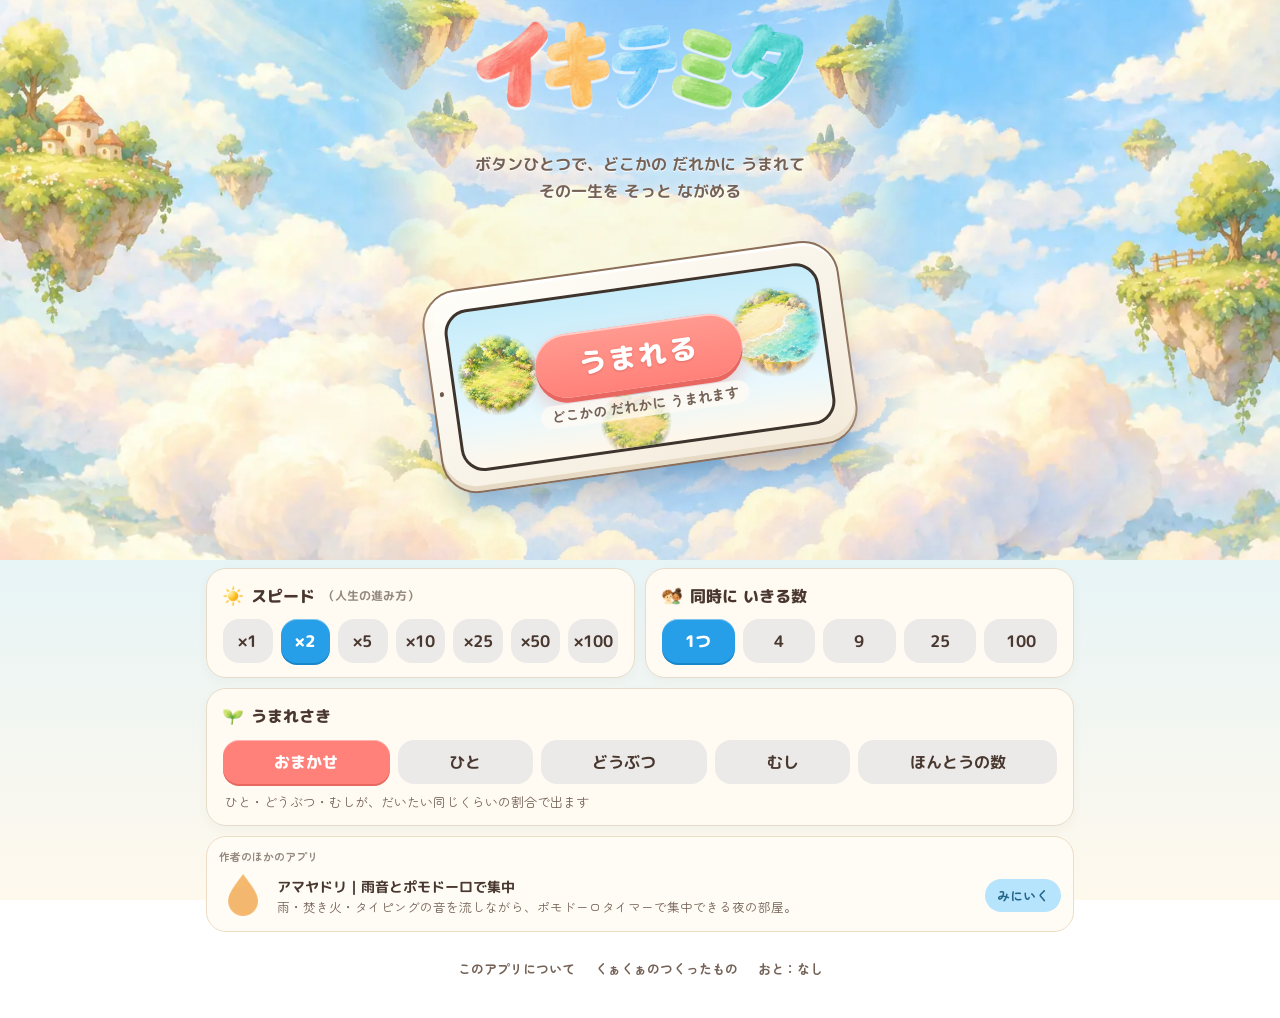
==== index.html @ b754c40c "最初の公開（v1.0.0・ソース 04733b0）" ====
<!doctype html>
<html lang="ja">
<head>
<meta charset="utf-8">
<meta name="viewport" content="width=device-width,initial-scale=1,viewport-fit=cover">
<title>イキテミタ｜ボタンひとつで、だれかの一生をのぞく</title>
<meta name="description" content="ボタンを押すと、世界のどこかの ひと・どうぶつ・むし にうまれて、その一生を神さまの目線でながめるだけ。最大100倍速、100の一生を同時に。登録なし・無料。">
<meta property="og:title" content="イキテミタ｜ボタンひとつで、だれかの一生をのぞく">
<meta property="og:description" content="ひとにも、ネコにも、アリにも。世界のどこかにうまれた一生を、神さまの目線でながめるだけ。100の一生を同時に、最大100倍速。">
<meta property="og:type" content="website">
<meta property="og:image" content="https://9qu1.com/ikitemita/og.png">
<meta property="og:url" content="https://9qu1.com/ikitemita/">
<meta name="twitter:card" content="summary_large_image">
<meta name="theme-color" content="#B9E6F7">
<link rel="icon" href="favicon-32.png" sizes="32x32">
<link rel="apple-touch-icon" href="apple-touch-icon.png">
<link rel="preconnect" href="https://fonts.googleapis.com">
<link rel="preconnect" href="https://fonts.gstatic.com" crossorigin>
<link rel="stylesheet" href="https://fonts.googleapis.com/css2?family=M+PLUS+Rounded+1c:wght@500;700;800&family=Zen+Maru+Gothic:wght@500;700&display=swap">
<link rel="stylesheet" href="style.css?v=1.0.0">
<script async src="https://www.googletagmanager.com/gtag/js?id=G-1T31EDBJBY"></script>
<script>window.dataLayer=window.dataLayer||[];function gtag(){dataLayer.push(arguments);}gtag('js',new Date());gtag('config','G-1T31EDBJBY');</script>
</head>
<body data-screen="home">
<main id="app">

  <!-- ホーム -->
  <section id="home" class="screen is-on">
    <div class="sky-wrap">
      <div class="sky" id="skyScene">
        <img class="logo" src="img/logo.webp" alt="イキテミタ" width="760" height="300">
        <p class="tagline">ボタンひとつで、どこかの だれかに うまれて<br>その一生を そっと ながめる</p>
        <div class="phone" id="phone">
          <div class="phone-screen" id="phoneScreen">
            <div class="ps-islands" aria-hidden="true">
              <img src="img/hab/forest.webp" alt="" class="isl i1">
              <img src="img/hab/seashore.webp" alt="" class="isl i2">
              <img src="img/hab/garden.webp" alt="" class="isl i3">
            </div>
            <button type="button" id="birthBtn" class="btn-birth">うまれる</button>
            <p class="ps-hint" id="psHint">どこかの だれかに うまれます</p>
          </div>
        </div>
      </div>
      <div class="sparks" id="sparks" aria-hidden="true"></div>
    </div>

    <div class="panels">
      <section class="panel">
        <h2><img src="img/icons/sun.webp" alt="" width="22" height="22">スピード<small>（人生の進み方）</small></h2>
        <div class="chips row" id="speedChips"></div>
      </section>
      <section class="panel">
        <h2><img src="img/icons/friends.webp" alt="" width="22" height="22">同時に いきる数</h2>
        <div class="chips row" id="countChips"></div>
      </section>
      <section class="panel">
        <h2><img src="img/icons/sprout.webp" alt="" width="22" height="22">うまれさき</h2>
        <div class="chips" id="filterChips"></div>
        <p class="note" id="filterNote"></p>
      </section>
      <section class="panel history" id="historyPanel" hidden>
        <h2><img src="img/icons/feather.webp" alt="" width="22" height="22">これまでに いきてみた いのち <span class="total" id="totalCount"></span></h2>
        <ul class="hist-list" id="historyList"></ul>
      </section>
      <div id="prHome"></div>
      <footer class="foot">
        <a href="about.html">このアプリについて</a>
        <a href="https://9qu1.com/">くぁくぁのつくったもの</a>
        <button type="button" id="soundBtn" class="foot-btn">おと：なし</button>
      </footer>
    </div>
  </section>

  <!-- 地球儀（どこにうまれるか） -->
  <div id="warp" class="warp" hidden>
    <p class="warp-sub" id="warpSub"></p>
    <canvas id="globe" aria-hidden="true"></canvas>
    <p class="warp-main" id="warpMain" aria-live="polite"></p>
    <p class="warp-skip">タップで とばせます</p>
  </div>

  <!-- 一生を見る -->
  <section id="run" class="screen">
    <header class="run-top">
      <button type="button" class="icon-btn" id="runClose" aria-label="やめて ホームへ">✕</button>
      <div class="run-status" id="runStatus" aria-live="off"></div>
      <button type="button" class="icon-btn" id="runPause" aria-label="一時停止">⏸</button>
      <button type="button" class="small-btn" id="runSkip">さいごまで</button>
    </header>
    <div class="run-body">
      <div class="run-stage">
        <canvas id="world" aria-label="一生のようす"></canvas>
        <div class="age-cap" id="ageCap"></div>
        <button type="button" class="btn-primary run-done" id="runDone" hidden>まとめを見る</button>
      </div>
      <div class="run-side">
        <div class="chips mini" id="runSpeed" aria-label="スピード"></div>
        <div class="run-log">
          <h3 id="logTitle">この いのちの ものがたり</h3>
          <ol id="log" class="log"></ol>
        </div>
      </div>
    </div>
  </section>

  <!-- まとめ -->
  <section id="result" class="screen">
    <div class="res-wrap">
      <p class="res-note" id="resNote" hidden>データが新しくなったため、共有されたときとは ちがう一生に なっているかもしれません。</p>
      <div class="res-card-box"><img id="resCard" class="res-card loading" alt=""></div>
      <div class="res-actions">
        <button type="button" class="btn-primary" id="saveBtn" disabled><img src="img/icons/gift.webp" alt="" width="24" height="24">画像を保存</button>
        <button type="button" class="btn-secondary" id="againBtn">もういちど</button>
      </div>
      <div class="res-sub">
        <a class="link-btn" id="xShare" href="#">X でシェア</a>
        <button type="button" class="link-btn" id="copyBtn">リンクをコピー</button>
        <button type="button" class="link-btn" id="replayBtn">もう一度 ながめる</button>
        <button type="button" class="link-btn" id="homeBtn">ホームへ</button>
      </div>
      <div class="res-stats" id="resStats" hidden></div>
      <p class="res-fact" id="resFact" hidden></p>
      <section class="panel res-detail">
        <h2 id="resDetailTitle">ぜんぶの できごと</h2>
        <ol id="resList" class="log"></ol>
      </section>
      <div id="prResult"></div>
      <footer class="foot">
        <a href="about.html">このアプリについて</a>
        <a href="https://9qu1.com/">くぁくぁのつくったもの</a>
      </footer>
    </div>
  </section>

  <!-- 1つを大きく見る／カード -->
  <div id="focus" class="modal" hidden>
    <div class="modal-box" role="dialog" aria-modal="true" aria-labelledby="focusTitle">
      <div class="modal-head">
        <div class="modal-title" id="focusTitle"></div>
        <button type="button" class="icon-btn" id="focusClose" aria-label="とじる">✕</button>
      </div>
      <div class="focus-stage">
        <canvas id="focusCanvas"></canvas>
        <div class="age-cap small" id="focusAge"></div>
        <img id="focusCard" class="res-card" alt="" hidden>
      </div>
      <button type="button" class="btn-primary small" id="focusSave" hidden>このカードを保存</button>
      <ol id="focusLog" class="log"></ol>
    </div>
  </div>

  <div id="toast" class="toast" hidden role="status"></div>
</main>
<script type="module" src="js/app.js?v=1.0.0"></script>
</body>
</html>
---- style.css ----
/* イキテミタ — 水彩の絵本の空と、雲の上のスマホ（色と部品の決まりは design/style/style.json） */
:root {
  --sky: #B9E6F7; --sky-deep: #80CFF0; --cloud: #FFFEF8;
  --paper: #FFF9ED; --card: #FFFCF5; --inset: #F8EEE2;
  --ink: #49382F; --ink-sub: #756257; --ink-muted: #95897F;
  --coral: #FF8179; --coral-sh: #E86861; --blue: #B5E4FC; --blue-ink: #24658A;
  --sel: #269FE8; --sel-sh: #1886CB; --chip: #ECEAE9;
  --good: #FFE3DC; --hard: #DFEDF7; --gold: #FFD16B; --border: #EEDCC5;
  --f-title: "M PLUS Rounded 1c", "Zen Maru Gothic", system-ui, sans-serif;
  --f-body: "Zen Maru Gothic", "M PLUS Rounded 1c", system-ui, sans-serif;
  color-scheme: light;
}
* { box-sizing: border-box; }
html { -webkit-text-size-adjust: 100%; }
body {
  margin: 0; min-height: 100svh; overflow-x: hidden;
  font-family: var(--f-body); color: var(--ink); line-height: 1.65; font-size: 16px;
  background: linear-gradient(180deg, var(--sky) 0, #DDF2FA 46%, var(--paper) 100%) fixed;
}
button { font: inherit; color: inherit; cursor: pointer; }
button:focus-visible, a:focus-visible { outline: 3px solid var(--sel); outline-offset: 2px; }
img { max-width: 100%; }
[hidden] { display: none !important; }

.screen { display: none; }
.screen.is-on { display: block; }

/* ---------- ホーム ---------- */
#home { overflow: hidden; } /* 吸いこむときに大きくした空で、ページが広がらないように */
.sky-wrap { position: relative; }
.sky {
  position: relative; margin: 0 auto; width: 100%; max-width: 560px;
  height: clamp(400px, 112vw, 560px); background: url(img/sky-tall.webp) 50% 58% / cover no-repeat;
  will-change: transform;
}
.logo {
  position: absolute; left: 50%; top: 3.5%; width: 64%; max-width: 330px; height: auto; transform: translateX(-50%);
  filter: drop-shadow(0 3px 0 rgba(255, 255, 255, .7));
}
.tagline {
  position: absolute; left: 0; right: 0; top: 27%; margin: 0; text-align: center;
  font-family: var(--f-title); font-weight: 700; font-size: clamp(13px, 3.6vw, 16px); color: var(--ink-sub);
  text-shadow: 0 1px 0 #fff, 0 0 10px rgba(255, 255, 255, .9);
}
.phone {
  position: absolute; left: 50%; top: 65.5%; width: 80%; max-width: 420px; aspect-ratio: 2.05;
  transform: translate(-50%, -50%) rotate(-8deg);
  background: linear-gradient(160deg, #FFFEF9, #F3EADA); border: 2px solid #8A6E5A; border-radius: clamp(22px, 7vw, 36px);
  padding: 3.4%; box-shadow: 0 22px 28px -8px rgba(70, 110, 140, .35), inset 0 -5px 0 #E6DAC4, inset 0 3px 0 #fff;
}
.phone::after { content: ""; position: absolute; left: 1.4%; top: 50%; width: 1.1%; aspect-ratio: 1; border-radius: 50%; background: #6E5A4C; transform: translateY(-50%); }
.phone-screen {
  position: relative; width: 100%; height: 100%; overflow: hidden; border-radius: clamp(14px, 4.4vw, 24px);
  border: 3px solid #3E342E; background: linear-gradient(180deg, #C6ECFA 0%, #E9F8FD 70%, #FFF7EA 100%);
  display: flex; flex-direction: column; align-items: center; justify-content: center; gap: 4%;
  transition: box-shadow .3s;
}
.ps-islands .isl { position: absolute; width: 30%; height: auto; opacity: .95; animation: bob 4s ease-in-out infinite; pointer-events: none;
  -webkit-mask-image: radial-gradient(ellipse 50% 50% at 50% 48%, #000 60%, transparent 74%); mask-image: radial-gradient(ellipse 50% 50% at 50% 48%, #000 60%, transparent 74%); }
.ps-islands .i1 { left: -3%; top: 8%; animation-delay: -1s; }
.ps-islands .i2 { right: -4%; top: 2%; width: 33%; animation-delay: -2.4s; }
.ps-islands .i3 { left: 34%; bottom: -16%; width: 26%; opacity: .75; animation-delay: -.3s; }
@keyframes bob { 50% { transform: translateY(-6%); } }
.btn-birth {
  position: relative; z-index: 1; width: 56%; height: clamp(46px, 14vw, 64px); border: 0; border-radius: 999px;
  font-family: var(--f-title); font-weight: 800; font-size: clamp(20px, 6.2vw, 28px); letter-spacing: .08em; color: #fff;
  background: linear-gradient(180deg, #FF9A90, var(--coral)); box-shadow: 0 5px 0 var(--coral-sh), inset 0 2px 0 rgba(255, 255, 255, .5), 0 10px 18px rgba(232, 104, 97, .3);
  text-shadow: 0 1px 2px rgba(180, 70, 60, .4);
  animation: breathe 2.4s ease-in-out infinite;
}
.btn-birth:active { transform: translateY(3px); box-shadow: 0 2px 0 var(--coral-sh), inset 0 2px 0 rgba(255, 255, 255, .5); }
.btn-birth:disabled { opacity: .85; animation: none; }
@keyframes breathe { 50% { transform: scale(1.04); } }
.ps-hint { position: relative; z-index: 1; margin: 0; font-size: clamp(11px, 3.2vw, 14px); font-weight: 700; color: var(--ink-sub); background: rgba(255, 252, 245, .8); padding: 0 10px; border-radius: 99px; }

.sparks { position: fixed; inset: 0; pointer-events: none; z-index: 30; }
.sparks i { position: absolute; width: 18px; height: 18px; margin: -9px; background: center / contain no-repeat; animation: suck 720ms cubic-bezier(.6, 0, .9, .5) forwards; }
.sparks .spk-a { background-image: url(img/icons/star.webp); }
.sparks .spk-b { background-image: url(img/icons/sprout.webp); }
.sparks .spk-c { background-image: url(img/icons/drop.webp); width: 14px; height: 14px; }
@keyframes suck { to { transform: translate(var(--dx), var(--dy)) scale(.15) rotate(220deg); opacity: .2; } }

#home.sucking .sky { transition: transform 860ms cubic-bezier(.55, 0, .85, .3), filter 860ms; filter: saturate(1.15) brightness(1.04); }
#home.sucking .phone-screen { box-shadow: 0 0 30px 10px rgba(255, 255, 255, .95), inset 0 0 40px rgba(255, 255, 255, .9); }
#home.sucking .btn-birth { animation: none; transform: scale(.94); }
#home.sucking .panels, #home.fade-out .panels { opacity: 0; transition: opacity .25s; }
#home.fade-out .sky { opacity: 0; transition: opacity .25s; }

.panels { position: relative; max-width: 560px; margin: -4px auto 0; padding: 0 16px 28px; display: grid; gap: 10px; }
.panel { background: #FFFBF3; border: 1px solid #E7DCC9; border-radius: 20px; padding: 14px 16px; box-shadow: 0 4px 12px rgba(101, 82, 60, .04); }
.panel h2 { display: flex; align-items: center; gap: 8px; margin: 0 0 10px; font-family: var(--f-title); font-size: 16px; font-weight: 800; color: #49372F; }
.panel h2 img { width: 20px; height: 20px; }
.panel h2 small { font-size: 12px; color: var(--ink-muted); font-weight: 700; }
.panel h2 .total { margin-left: auto; font-size: 13px; color: var(--sel); }
.note { margin: 8px 2px 0; font-size: 13px; color: var(--ink-sub); line-height: 1.5; }

.chips { display: flex; flex-wrap: wrap; gap: 8px; }
.chip {
  min-height: 44px; min-width: 52px; padding: 0 14px; border: 0; border-radius: 16px; background: var(--chip);
  font-family: var(--f-title); font-weight: 700; font-size: 16px; color: var(--ink); flex: 1 0 auto;
  font-variant-numeric: tabular-nums; transition: transform .1s;
}
.chip:active { transform: translateY(1px); }
.chip[aria-pressed="true"] { background: var(--sel); color: #fff; font-weight: 800; box-shadow: 0 2px 0 var(--sel-sh), inset 0 1px 0 rgba(255, 255, 255, .4); }
.chip.chip-coral[aria-pressed="true"] { background: var(--coral); box-shadow: 0 2px 0 var(--coral-sh), inset 0 1px 0 rgba(255, 255, 255, .4); }
.chips.row .chip { flex: 1 1 0; min-width: 0; padding: 0 2px; }
.chips.mini { display: grid; grid-template-columns: repeat(7, minmax(0, 1fr)); gap: 6px; }
.chips.mini .chip { min-height: 40px; min-width: 0; padding: 0; font-size: 15px; border-radius: 13px; background: #ECEAE7; color: #57473D; box-shadow: none; }
.chips.mini .chip[aria-pressed="true"] { background: #249FDC; color: #fff; box-shadow: none; }

.hist-list { list-style: none; margin: 0; padding: 0; display: grid; gap: 6px; }
.hist { width: 100%; text-align: left; border: 0; background: var(--inset); border-radius: 14px; padding: 8px 12px; display: grid; }
.hist b { font-family: var(--f-title); font-size: 14px; }
.hist small { font-size: 12px; color: var(--ink-muted); }

.foot { display: flex; flex-wrap: wrap; justify-content: center; gap: 6px 16px; padding: 10px 0 4px; font-size: 13px; }
.foot a, .foot-btn { color: var(--ink-sub); text-decoration: none; border: 0; background: none; padding: 6px 2px; font-weight: 700; }
.foot a:hover { text-decoration: underline; }

/* 作者のほかのアプリ */
.pr-card { display: block; background: var(--card); border: 1px solid var(--border); border-radius: 20px; padding: 10px 12px 12px; text-decoration: none; color: var(--ink); }
.pr-label { display: block; font-size: 11px; font-weight: 700; color: var(--ink-muted); margin-bottom: 6px; }
.pr-row { display: grid; grid-template-columns: 48px 1fr auto; gap: 10px; align-items: center; }
.pr-row img { width: 48px; height: 48px; border-radius: 12px; }
.pr-text { display: grid; min-width: 0; }
.pr-text b { font-family: var(--f-title); font-size: 14px; }
.pr-text small { font-size: 12.5px; line-height: 1.45; color: var(--ink-sub); display: -webkit-box; -webkit-line-clamp: 2; -webkit-box-orient: vertical; overflow: hidden; }
.pr-go { font-style: normal; font-size: 13px; font-weight: 700; color: var(--blue-ink); background: var(--blue); border-radius: 99px; padding: 6px 12px; white-space: nowrap; }

/* ---------- 地球儀 ---------- */
.warp {
  position: fixed; inset: 0; z-index: 40; display: flex; flex-direction: column; align-items: center; justify-content: center; gap: 10px;
  background: radial-gradient(ellipse at 50% 42%, #F4FCFD 0%, #DDF4F8 48%, #BCE8F3 100%);
  opacity: 0; transition: opacity .28s; padding: 16px; text-align: center;
}
.warp.on { opacity: 1; }
.warp.out { opacity: 0; transition: opacity .42s; }
.warp-sub { margin: 0; font-family: var(--f-title); font-weight: 700; font-size: 17px; color: var(--ink-sub); }
.warp-main { margin: 0; min-height: 6.5em; display: flex; flex-direction: column; align-items: center; gap: 2px; opacity: 0; transform: translateY(10px) scale(.96); transition: opacity .35s, transform .45s cubic-bezier(.3, 1.6, .5, 1); }
.warp-main.show { opacity: 1; transform: none; }
.wm-place { font-weight: 700; font-size: 16px; color: var(--ink-sub); }
.wm-who { font-family: var(--f-title); font-weight: 800; font-size: clamp(26px, 8vw, 38px); color: var(--coral); line-height: 1.25; }
.wm-who small { font-size: .5em; color: var(--ink-sub); }
.wm-tail { font-family: var(--f-title); font-weight: 800; font-size: 19px; }
.warp-skip { position: absolute; bottom: calc(24px + env(safe-area-inset-bottom)); margin: 0; font-size: 16px; font-weight: 700; color: #71665C; }
#globe { border-radius: 50%; box-shadow: 0 0 60px 24px rgba(255, 255, 255, .75), 0 12px 32px rgba(76, 159, 181, .12); }

/* ---------- 一生を見る ---------- */
body[data-screen="run"] { background: linear-gradient(180deg, #CDEFFA 0, var(--paper) 70%) fixed; }
.run-top {
  position: sticky; top: 0; z-index: 10; display: flex; align-items: center; gap: 8px; padding: 8px 12px;
  padding-top: max(8px, env(safe-area-inset-top)); background: rgba(255, 252, 245, .9); backdrop-filter: blur(6px); border-bottom: 1px solid var(--border);
}
.icon-btn { flex: none; width: 40px; height: 40px; border: 0; border-radius: 50%; background: var(--inset); font-size: 16px; font-weight: 800; color: var(--ink-sub); }
.small-btn { flex: none; height: 36px; border: 0; border-radius: 99px; padding: 0 12px; background: var(--blue); color: var(--blue-ink); font-weight: 700; font-size: 13px; }
.run-status { flex: 1; min-width: 0; display: flex; flex-direction: column; line-height: 1.25; }
.run-status b { font-family: var(--f-title); font-size: 16px; white-space: nowrap; overflow: hidden; text-overflow: ellipsis; }
.run-status small { font-size: 12px; color: var(--ink-muted); white-space: nowrap; overflow: hidden; text-overflow: ellipsis; }
.run-status .rs-alive { font-family: var(--f-title); font-weight: 700; font-size: 15px; white-space: nowrap; }
.run-status .rs-alive b { font-size: 26px; color: var(--sel); font-variant-numeric: tabular-nums; }
.run-status { flex-direction: row; align-items: baseline; gap: 6px; }
body[data-count="1"] .run-status { flex-direction: column; align-items: flex-start; gap: 0; }
.run-status .rs-all { font-family: var(--f-title); font-weight: 700; color: var(--ink-sub); }

.run-body { max-width: 1200px; margin: 0 auto; padding: 10px 12px 24px; display: grid; gap: 12px; }
.run-stage { position: relative; width: min(100%, 640px, calc(100svh - 200px)); margin: 0 auto; aspect-ratio: 1; }
body[data-count="1"] .run-stage { border-radius: 24px; overflow: hidden; box-shadow: 0 6px 18px rgba(104, 82, 56, .14); border: 3px solid #fff; }
.run-stage canvas { display: block; width: 100%; height: 100%; touch-action: manipulation; }
.age-cap {
  position: absolute; left: 10px; top: 10px; display: flex; align-items: baseline; gap: 2px; padding: 2px 16px 4px;
  background: rgba(255, 254, 248, .94); border-radius: 999px; box-shadow: 0 3px 10px rgba(104, 82, 56, .12); font-family: var(--f-title); pointer-events: none;
}
.age-cap b { font-size: 40px; font-weight: 800; line-height: 1.1; font-variant-numeric: tabular-nums; }
.age-cap span { font-size: 18px; font-weight: 700; }
.age-cap.small b { font-size: 28px; } .age-cap.small span { font-size: 14px; }
.age-cap:empty { display: none; }
.run-done { position: absolute; left: 50%; bottom: 14px; transform: translateX(-50%); animation: breathe 2s ease-in-out infinite; }
.run-side { display: grid; gap: 10px; align-content: start; min-width: 0; }
.run-log h3 { margin: 8px 4px 8px; font-family: var(--f-title); font-size: 15px; color: var(--ink-sub); }

.log { list-style: none; margin: 0; padding: 0; display: grid; gap: 7px; }
.log-row { display: grid; grid-template-columns: 24px minmax(4.6em, auto) 1fr; align-items: center; gap: 8px; padding: 9px 12px; background: var(--inset); border-radius: 14px; font-size: 15px; line-height: 1.55; color: #49372F; animation: rowin .18s ease-out; }
.log-row.good { background: #FFF0E9; }
.log-row.hard { background: #E8F2F9; }
.log-row img { width: 24px; height: 24px; }
.log-age { font-size: 12px; font-weight: 700; color: #88786C; font-variant-numeric: tabular-nums; white-space: nowrap; }
.log-text { min-width: 0; overflow-wrap: anywhere; }
.log-row.rarity { display: block; background: var(--card); border: 1px dashed var(--border); text-align: center; color: var(--ink-sub); font-weight: 700; }
@keyframes rowin { from { opacity: 0; transform: translateY(-4px); } }

@media (min-width: 900px) {
  .run-body { max-width: 1180px; grid-template-columns: minmax(0, 760px) minmax(320px, 1fr); gap: 24px; align-items: start; }
  .run-stage { width: min(100%, calc(100svh - 100px)); }
  .run-side { position: sticky; top: 70px; max-height: calc(100svh - 90px); grid-template-rows: auto minmax(0, 1fr); }
  .run-log { overflow: auto; min-height: 0; }
  .chips.mini { flex-wrap: wrap; }
}

/* ---------- まとめ ---------- */
.res-wrap { max-width: 560px; margin: 0 auto; padding: 14px 16px 30px; display: grid; gap: 12px; }
.res-note { margin: 0; font-size: 13px; background: var(--card); border: 1px solid var(--border); border-radius: 14px; padding: 8px 12px; color: var(--ink-sub); }
.res-card-box { border-radius: 20px; overflow: hidden; box-shadow: 0 8px 22px rgba(104, 82, 56, .16); background: var(--paper); }
.res-card { display: block; width: 100%; height: auto; }
.res-card.loading { aspect-ratio: 1080 / 1350; background: linear-gradient(110deg, var(--paper) 30%, #fff 50%, var(--paper) 70%) 0 0 / 300% 100%; animation: shimmer 1.2s linear infinite; }
@keyframes shimmer { to { background-position: -150% 0; } }
.res-actions { display: grid; grid-template-columns: 1fr 1fr; gap: 10px; }
.res-actions .btn-primary, .res-actions .btn-secondary { min-height: 52px; padding: 0 12px; font-size: clamp(15px, 4.4vw, 18px); white-space: nowrap; box-shadow: 0 3px 0 var(--coral-sh), inset 0 2px 0 rgba(255, 255, 255, .45); }
.res-actions .btn-secondary { background: #AFE1F7; box-shadow: 0 3px 0 #8FCDEB; }
.res-actions .btn-primary img { width: 22px; height: 22px; }
.btn-primary, .btn-secondary {
  display: inline-flex; align-items: center; justify-content: center; gap: 8px; min-height: 56px; border: 0; border-radius: 999px;
  font-family: var(--f-title); font-weight: 800; font-size: 19px; padding: 0 20px;
}
.btn-primary { color: #fff; background: linear-gradient(180deg, #FF9A90, var(--coral)); box-shadow: 0 4px 0 var(--coral-sh), inset 0 2px 0 rgba(255, 255, 255, .45); text-shadow: 0 1px 2px rgba(180, 70, 60, .35); }
.btn-secondary { color: var(--blue-ink); background: var(--blue); box-shadow: 0 4px 0 #8FCDEB; }
.btn-primary:active, .btn-secondary:active { transform: translateY(2px); box-shadow: none; }
.btn-primary:disabled { opacity: .55; }
.btn-primary.small { min-height: 46px; font-size: 16px; }
.btn-primary img { width: 24px; height: 24px; }
.res-sub { display: grid; grid-template-columns: 1fr 1fr; gap: 8px; margin-top: 2px; }
.link-btn { display: flex; align-items: center; justify-content: center; min-height: 36px; border: 1px solid #E7DCC9; background: #FFFBF3; color: var(--ink-sub); border-radius: 99px; padding: 0 12px; font-weight: 700; font-size: 14px; text-decoration: none; }
.res-stats { display: flex; flex-wrap: wrap; justify-content: center; gap: 8px; }
.res-stats span { display: inline-flex; align-items: baseline; gap: 4px; background: var(--card); border: 1px solid var(--border); border-radius: 99px; padding: 4px 14px; font-weight: 700; font-size: 13px; color: var(--ink-sub); }
.res-stats small { font-size: 12px; color: var(--ink-muted); }
.res-stats b { font-family: var(--f-title); font-size: 18px; color: var(--coral); }
.res-fact { margin: 0; background: var(--card); border: 1px solid var(--border); border-radius: 18px; padding: 12px 14px; font-size: 14.5px; }
.res-fact b { display: inline-block; margin-right: 8px; background: var(--gold); color: #6B4E12; border-radius: 99px; padding: 0 10px; font-size: 12px; }
.res-detail h2 { font-size: 15px; }
.life-row { width: 100%; display: grid; grid-template-columns: 40px 1fr auto; gap: 10px; align-items: center; text-align: left; border: 0; background: var(--inset); border-radius: 14px; padding: 6px 12px; }
.life-row img { width: 40px; height: 40px; object-fit: contain; }
.life-row span { display: grid; min-width: 0; }
.life-row b { font-family: var(--f-title); font-size: 14.5px; }
.life-row small { font-size: 12px; color: var(--ink-muted); white-space: nowrap; overflow: hidden; text-overflow: ellipsis; }
.life-row em { font-style: normal; font-weight: 800; font-family: var(--f-title); color: var(--coral); font-size: 14px; white-space: nowrap; }

/* ---------- 大きく見る ---------- */
.modal { position: fixed; inset: 0; z-index: 50; background: rgba(73, 56, 47, .42); display: flex; align-items: center; justify-content: center; padding: 12px; }
.modal-box { width: 100%; max-width: 520px; max-height: 94svh; overflow: auto; background: var(--paper); border-radius: 24px; padding: 12px; display: grid; gap: 10px; box-shadow: 0 16px 40px rgba(40, 30, 20, .3); }
.modal-head { display: flex; align-items: center; gap: 8px; }
.modal-title { flex: 1; min-width: 0; display: grid; line-height: 1.3; }
.modal-title b { font-family: var(--f-title); font-size: 17px; }
.modal-title small { font-size: 12px; color: var(--ink-muted); }
.focus-stage { position: relative; border-radius: 18px; overflow: hidden; }
.focus-stage canvas { display: block; width: 100%; aspect-ratio: 1; }

.toast { position: fixed; left: 50%; bottom: max(20px, env(safe-area-inset-bottom)); transform: translateX(-50%); z-index: 60; background: var(--ink); color: #fff; padding: 10px 18px; border-radius: 99px; font-weight: 700; font-size: 14px; }

/* PC: 空は横長の絵を背景に、真ん中の縦の絵はふちをぼかす */
@media (min-width: 760px) {
  .sky-wrap { background: url(img/sky-wide.webp) center 30% / cover no-repeat; }
  .sky { width: min(560px, 90vw); height: min(560px, 66vh); -webkit-mask-image: linear-gradient(90deg, transparent, #000 14%, #000 86%, transparent); mask-image: linear-gradient(90deg, transparent, #000 14%, #000 86%, transparent); }
  .panels { max-width: 900px; grid-template-columns: 1fr 1fr; margin-top: 8px; }
  .panels > :nth-child(3), .panels > .history, .panels > #prHome, .panels > .foot { grid-column: 1 / -1; }
}

@media (prefers-reduced-motion: reduce) {
  *, *::before, *::after { animation-duration: .01ms !important; animation-iteration-count: 1 !important; transition-duration: .01ms !important; }
}
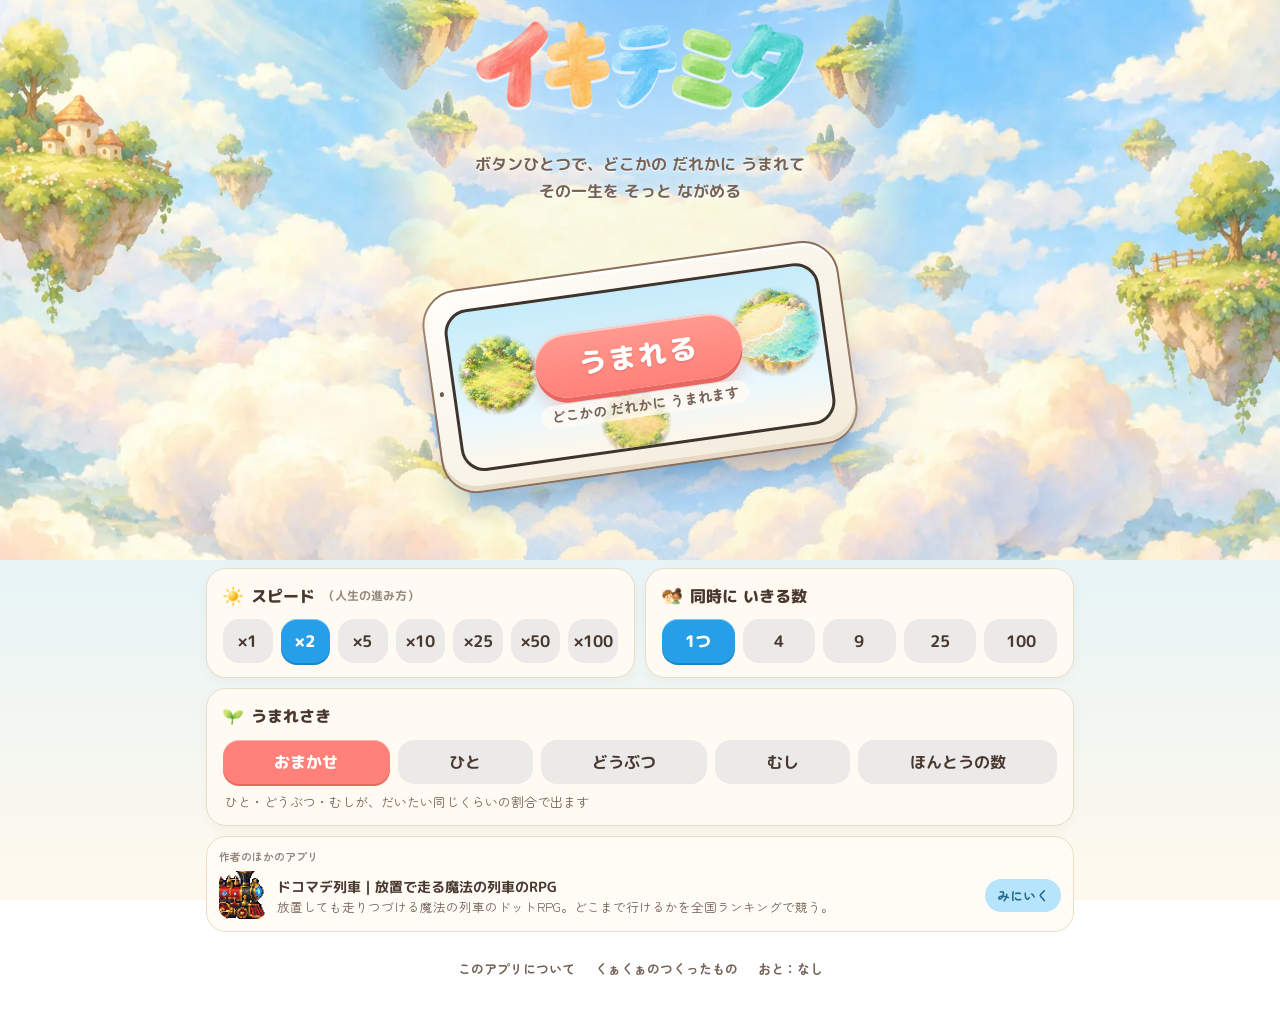
==== commit 816bfe09: "虫6種の完成版・女王の王冠（v1.0.1・ソース 89bc643）" ====
--- a/index.html
+++ b/index.html
@@ -17,7 +17,7 @@
 <link rel="preconnect" href="https://fonts.googleapis.com">
 <link rel="preconnect" href="https://fonts.gstatic.com" crossorigin>
 <link rel="stylesheet" href="https://fonts.googleapis.com/css2?family=M+PLUS+Rounded+1c:wght@500;700;800&family=Zen+Maru+Gothic:wght@500;700&display=swap">
-<link rel="stylesheet" href="style.css?v=1.0.0">
+<link rel="stylesheet" href="style.css?v=1.0.1">
 <script async src="https://www.googletagmanager.com/gtag/js?id=G-1T31EDBJBY"></script>
 <script>window.dataLayer=window.dataLayer||[];function gtag(){dataLayer.push(arguments);}gtag('js',new Date());gtag('config','G-1T31EDBJBY');</script>
 </head>
@@ -152,6 +152,6 @@
 
   <div id="toast" class="toast" hidden role="status"></div>
 </main>
-<script type="module" src="js/app.js?v=1.0.0"></script>
+<script type="module" src="js/app.js?v=1.0.1"></script>
 </body>
 </html>
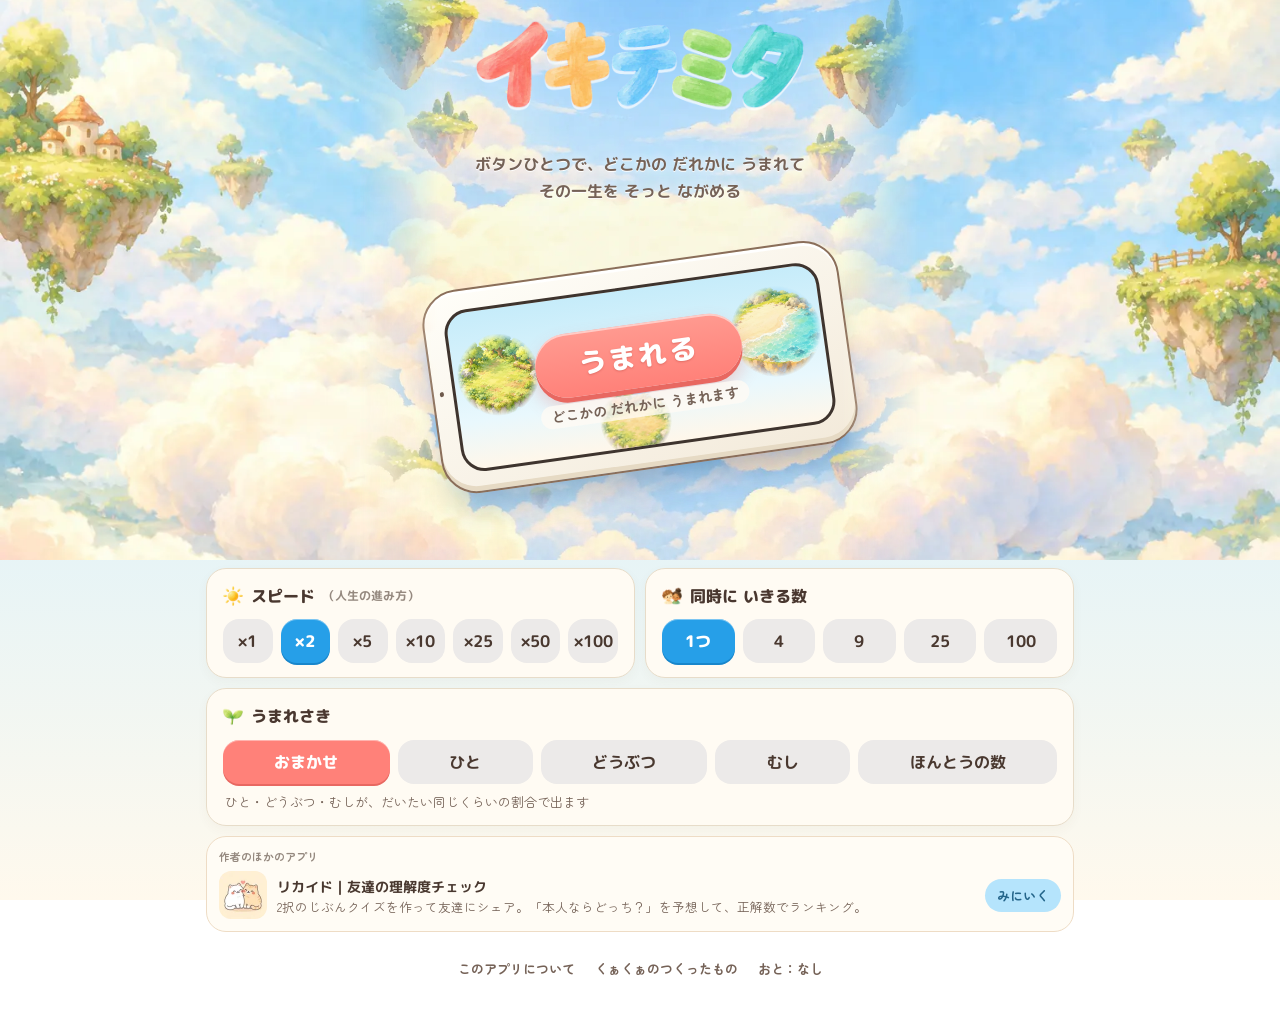
==== commit 904fd623: "女王アリの矛盾を直した（v1.0.2・ソース 1aac52f）" ====
--- a/index.html
+++ b/index.html
@@ -17,7 +17,7 @@
 <link rel="preconnect" href="https://fonts.googleapis.com">
 <link rel="preconnect" href="https://fonts.gstatic.com" crossorigin>
 <link rel="stylesheet" href="https://fonts.googleapis.com/css2?family=M+PLUS+Rounded+1c:wght@500;700;800&family=Zen+Maru+Gothic:wght@500;700&display=swap">
-<link rel="stylesheet" href="style.css?v=1.0.1">
+<link rel="stylesheet" href="style.css?v=1.0.2">
 <script async src="https://www.googletagmanager.com/gtag/js?id=G-1T31EDBJBY"></script>
 <script>window.dataLayer=window.dataLayer||[];function gtag(){dataLayer.push(arguments);}gtag('js',new Date());gtag('config','G-1T31EDBJBY');</script>
 </head>
@@ -152,6 +152,6 @@
 
   <div id="toast" class="toast" hidden role="status"></div>
 </main>
-<script type="module" src="js/app.js?v=1.0.1"></script>
+<script type="module" src="js/app.js?v=1.0.2"></script>
 </body>
 </html>
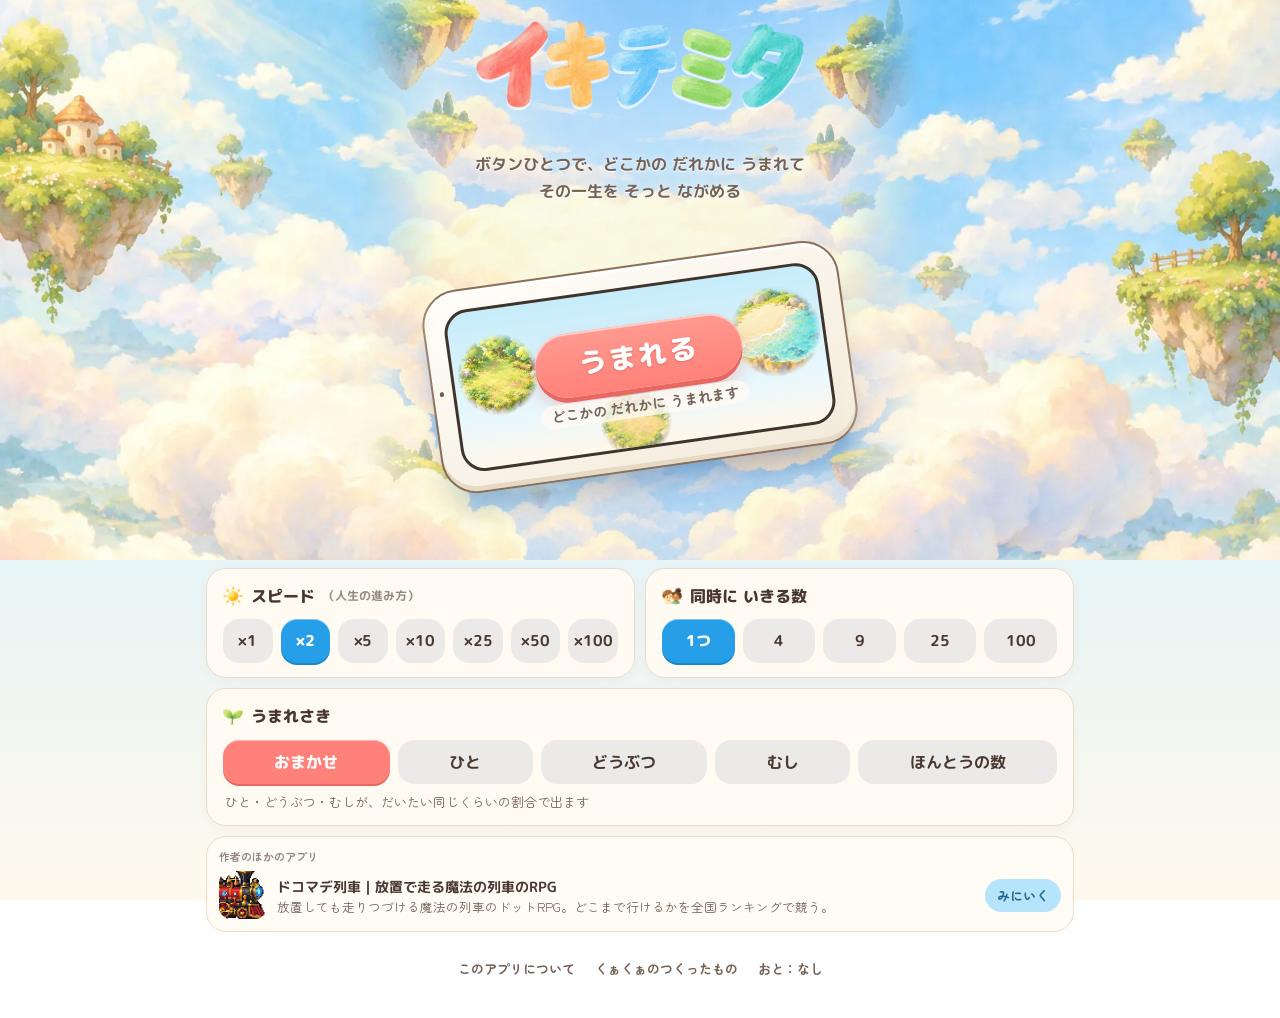
==== commit a6f1e997: "みんなの数のカウンター（v1.0.3・ソース a4007c0）" ====
--- a/index.html
+++ b/index.html
@@ -17,7 +17,7 @@
 <link rel="preconnect" href="https://fonts.googleapis.com">
 <link rel="preconnect" href="https://fonts.gstatic.com" crossorigin>
 <link rel="stylesheet" href="https://fonts.googleapis.com/css2?family=M+PLUS+Rounded+1c:wght@500;700;800&family=Zen+Maru+Gothic:wght@500;700&display=swap">
-<link rel="stylesheet" href="style.css?v=1.0.2">
+<link rel="stylesheet" href="style.css?v=1.0.3">
 <script async src="https://www.googletagmanager.com/gtag/js?id=G-1T31EDBJBY"></script>
 <script>window.dataLayer=window.dataLayer||[];function gtag(){dataLayer.push(arguments);}gtag('js',new Date());gtag('config','G-1T31EDBJBY');</script>
 </head>
@@ -46,6 +46,11 @@
     </div>
 
     <div class="panels">
+      <section class="counter" id="counter" hidden aria-live="polite">
+        <p class="cnt-label"><img src="img/icons/birth.webp" alt="" width="20" height="20">みんなで うまれた いのち</p>
+        <p class="cnt-num"><b id="cntLives">0</b><span>こ</span></p>
+        <p class="cnt-sub" id="cntSub"></p>
+      </section>
       <section class="panel">
         <h2><img src="img/icons/sun.webp" alt="" width="22" height="22">スピード<small>（人生の進み方）</small></h2>
         <div class="chips row" id="speedChips"></div>
@@ -119,6 +124,7 @@
         <button type="button" class="link-btn" id="replayBtn">もう一度 ながめる</button>
         <button type="button" class="link-btn" id="homeBtn">ホームへ</button>
       </div>
+      <p class="res-serial" id="resSerial" hidden></p>
       <div class="res-stats" id="resStats" hidden></div>
       <p class="res-fact" id="resFact" hidden></p>
       <section class="panel res-detail">
@@ -152,6 +158,6 @@
 
   <div id="toast" class="toast" hidden role="status"></div>
 </main>
-<script type="module" src="js/app.js?v=1.0.2"></script>
+<script type="module" src="js/app.js?v=1.0.3"></script>
 </body>
 </html>
--- a/style.css
+++ b/style.css
@@ -94,6 +94,16 @@
 .panel h2 .total { margin-left: auto; font-size: 13px; color: var(--sel); }
 .note { margin: 8px 2px 0; font-size: 13px; color: var(--ink-sub); line-height: 1.5; }
 
+/* みんなの数 */
+.counter { text-align: center; background: linear-gradient(180deg, #FFFDF7, #FFF4E6); border: 1px solid #F1D9BF; border-radius: 20px; padding: 10px 16px 12px; box-shadow: 0 4px 12px rgba(101, 82, 60, .05); }
+.cnt-label { display: flex; align-items: center; justify-content: center; gap: 6px; margin: 0; font-family: var(--f-title); font-weight: 800; font-size: 14px; color: #88786C; }
+.cnt-num { margin: 0; line-height: 1.15; font-family: var(--f-title); }
+.cnt-num b { font-size: clamp(34px, 10vw, 46px); font-weight: 800; color: var(--coral); font-variant-numeric: tabular-nums; letter-spacing: .01em; }
+.cnt-num span { font-size: 18px; font-weight: 800; color: #756257; margin-left: 2px; }
+.cnt-sub { margin: 2px 0 0; font-size: 13px; font-weight: 700; color: #88786C; font-variant-numeric: tabular-nums; }
+.res-serial { margin: 0; text-align: center; font-size: 14px; font-weight: 700; color: var(--ink-sub); }
+.res-serial b { font-family: var(--f-title); font-size: 18px; color: var(--coral); }
+
 .chips { display: flex; flex-wrap: wrap; gap: 8px; }
 .chip {
   min-height: 44px; min-width: 52px; padding: 0 14px; border: 0; border-radius: 16px; background: var(--chip);
@@ -103,7 +113,7 @@
 .chip:active { transform: translateY(1px); }
 .chip[aria-pressed="true"] { background: var(--sel); color: #fff; font-weight: 800; box-shadow: 0 2px 0 var(--sel-sh), inset 0 1px 0 rgba(255, 255, 255, .4); }
 .chip.chip-coral[aria-pressed="true"] { background: var(--coral); box-shadow: 0 2px 0 var(--coral-sh), inset 0 1px 0 rgba(255, 255, 255, .4); }
-.chips.row .chip { flex: 1 1 0; min-width: 0; padding: 0 2px; }
+.chips.row .chip { flex: 1 1 0; min-width: 0; padding: 0 2px; font-size: 15px; letter-spacing: -.01em; }
 .chips.mini { display: grid; grid-template-columns: repeat(7, minmax(0, 1fr)); gap: 6px; }
 .chips.mini .chip { min-height: 40px; min-width: 0; padding: 0; font-size: 15px; border-radius: 13px; background: #ECEAE7; color: #57473D; box-shadow: none; }
 .chips.mini .chip[aria-pressed="true"] { background: #249FDC; color: #fff; box-shadow: none; }
@@ -250,7 +260,7 @@
   .sky-wrap { background: url(img/sky-wide.webp) center 30% / cover no-repeat; }
   .sky { width: min(560px, 90vw); height: min(560px, 66vh); -webkit-mask-image: linear-gradient(90deg, transparent, #000 14%, #000 86%, transparent); mask-image: linear-gradient(90deg, transparent, #000 14%, #000 86%, transparent); }
   .panels { max-width: 900px; grid-template-columns: 1fr 1fr; margin-top: 8px; }
-  .panels > :nth-child(3), .panels > .history, .panels > #prHome, .panels > .foot { grid-column: 1 / -1; }
+  .panels > .counter, .panels > :nth-child(4), .panels > .history, .panels > #prHome, .panels > .foot { grid-column: 1 / -1; }
 }
 
 @media (prefers-reduced-motion: reduce) {
